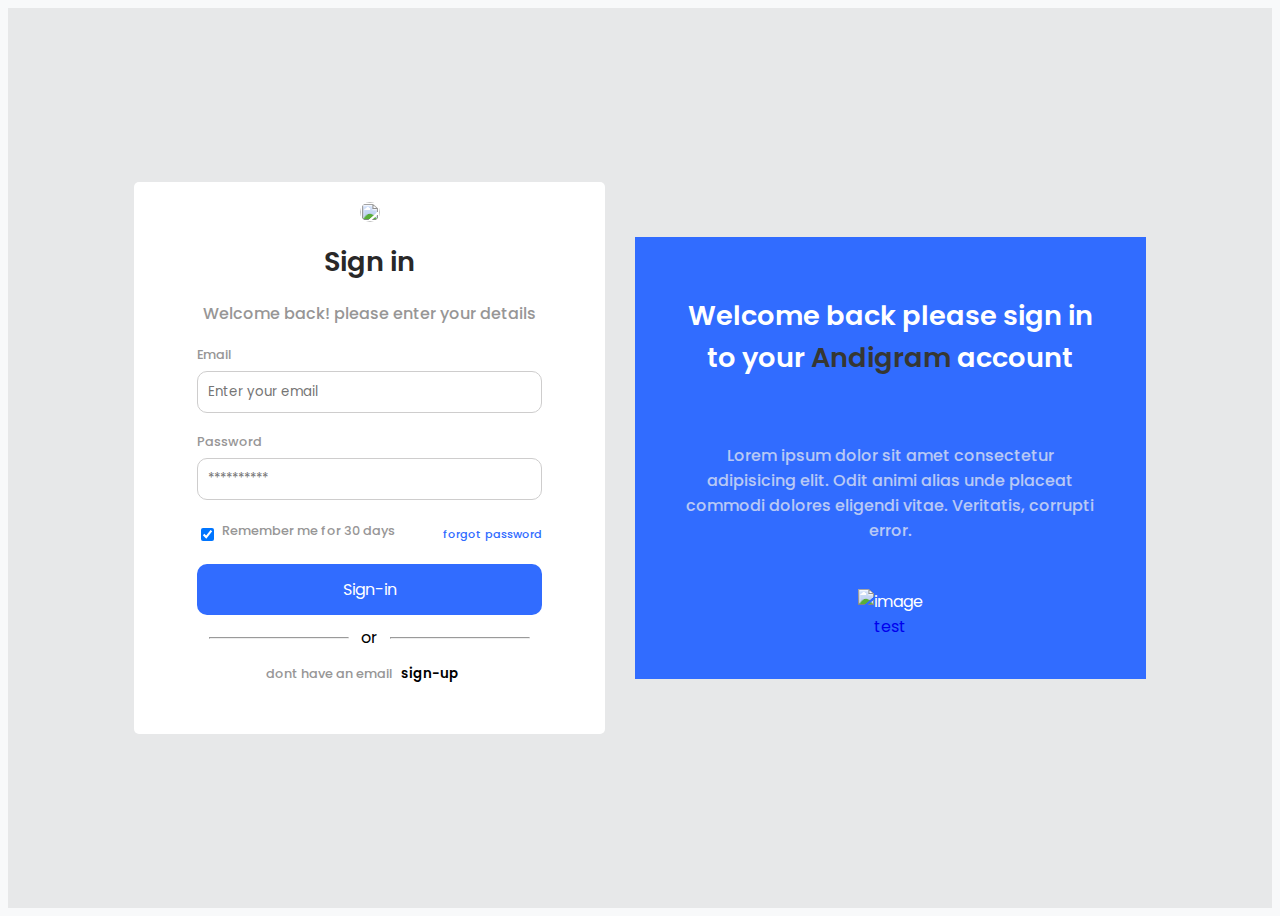
==== index.html @ 8ddc18bf "." ====
<html lang="en">
<head>
    <meta charset="UTF-8">
    <meta name="viewport" content="width=device-width, initial-scale=1.0">
    <meta name="Andigram " content="andigram social media web app" >
    <title>Andigram login</title>
    <link rel="stylesheet" href="style.css">
    <link rel="preconnect" href="https://fonts.googleapis.com">
<link rel="preconnect" href="https://fonts.gstatic.com" crossorigin>
<link href="https://fonts.googleapis.com/css2?family=Poppins:ital,wght@0,100;0,200;0,300;0,400;0,500;0,600;0,700;0,800;0,900;1,100;1,200;1,300;1,400;1,500;1,600;1,700;1,800;1,900&display=swap" rel="stylesheet">
<link rel="stylesheet" href="https://cdnjs.cloudflare.com/ajax/libs/font-awesome/6.7.2/css/all.min.css" integrity="sha512-Evv84Mr4kqVGRNSgIGL/F/aIDqQb7xQ2vcrdIwxfjThSH8CSR7PBEakCr51Ck+w+/U6swU2Im1vVX0SVk9ABhg==" crossorigin="anonymous" referrerpolicy="no-referrer" />
</head>
<body>
   
    <div class="container">
 
        <!--form section-->
        <section class="left-section">
            
            <!--logo-->
            <div class="logo">
                <img src="" alt="" >
            </div>
            <form action="" method="get" id="form-sec">
                <h1>Sign in</h1>
                <p>Welcome back! please enter your details</p>

                <!--email input field-->
                <div class="input-container">
                    <label for="email">Email</label>
                    <input type="email" name="" id="email" placeholder="Enter your email" autocomplete="email">
                    <span id="email-error"></span>
                </div>


                 <!--password input field--> 
                <div class="input-container">
                    <label for="password">Password</label>
                    <input type="password" name="password" id="password" placeholder="**********">
                    <span id="password-error"></span>
                </div>

                <div class="checkbox-container">
                    <div class="checkbox-group">
                        <input type="checkbox" name="check" id="checkbox1" value="remember" checked >
                        <label for="checkbox1" id="remember">Remember me for 30 days</label>

                    </div>
                    <p class="forgot"  >
                        <a href="/forgotpassword folder/forgotpassword.html">forgot password </a>
                    </p>
                </div>
               
                
                <div class="submit-container" id="submit-container">
                    <input type="submit" value="Sign-in" id="submit"  >
                </div>
                

                <div class="hr">
                        <hr>
                        or 
                        <hr>
                </div>


              <!--  <div class="button-container">
                    <input type="submit" value="sign up with google" id="signup-bottom" >
                    <input type="submit" value="sign up with facebook" id="signup-bottom2" >
                </div>-->

                <p class="dont-email">dont have an email <button id="sign" >sign-up</button></p>
            </form>
        </section>

        <section class="right-section">
            <div class="right-container">
                <h1> Welcome back please sign in to your <span class="right-head">Andigram</span> account</h1>

                <p>Lorem ipsum dolor sit amet consectetur adipisicing elit. Odit animi alias unde placeat commodi dolores eligendi vitae. Veritatis, corrupti error.</p>
                <div class="img">
                    <img src="" alt="image">
                </div>
            </div>
            <a href="/maindashboard/dashboard.html">test</a>
        </section>
    </div>
    

   <script src="script.js"></script> 
</body>
</html>
---- style.css ----
@import url('https://fonts.googleapis.com/css2?family=Poppins:ital,wght@0,100;0,200;0,300;0,400;0,500;0,600;0,700;0,800;0,900;1,100;1,200;1,300;1,400;1,500;1,600;1,700;1,800;1,900&display=swap');
*{
    font-family: 'Poppins';
    text-decoration: none;
}
body {
    background-color: #F8F9FA; /* Light gray */
}
.container{
    display: flex; 
    justify-content: center;
    gap: 30px;
    align-items: center;
    height: 100vh;
    background-color: #e7e8e9;
    padding: 0 10%;
    
}
.left-section{
    display: flex;
    justify-content: center;
    align-items: center;
    flex: 1;
    background-color: white;
    padding: 20px;
    max-height: 1200px;
    max-width: 500px;
    flex-direction: column;
    border-radius: 5px;
}
.right-section {
    flex: 1;
    background: #316cff;
    color: white;
    padding: 40px;
    max-width: 600px;
    display: flex;
    flex-direction: column;
    justify-content: center;
    align-items: center;
}
.right-section .right-container{
    display: flex;
    justify-content: center;
    flex-direction: column;
    gap: 30px;
    align-items: center;
   
   
    padding: 0 10px;
}

/*form section*/

#form-sec{
    padding: 0 40px;
    width: 80%;
}
.logo{
    display: flex;
    justify-content: center;
}
.logo img{
    
    width: 20px;
    height: auto;
    border-radius: 100%;
}
h1{
    text-align: center;
    font-size: 1.7em;
    font-weight: 600;
    color: rgb(41, 40, 40);
}
p{
    text-align: center;
    
    font-weight: 500;
    color: rgb(151, 150, 150);

}
.input-container{
    display: flex;
    flex-direction: column;
    margin-top: 20px;
    margin-bottom: 15px;
}
label{
    margin-bottom: 7px;
    font-weight: 500;
    font-size: 0.8em;
    color: rgb(151, 150, 150);


}


input[type="email"],
input[type="password"],
input[type="text"]{
    padding: 10px;
    border: solid 1px  rgb(206, 205, 205);
    border-radius: 10px;
    
}
/*input[type="email"]::placeholder{
    margin: 3px;
    color:  rgb(151, 150, 150)
}*/
.checkbox-container{
    display: flex;
    justify-content: space-between;
    align-items: center;
    width: 100%;

}
.checkbox-group {
    display: flex;
    align-items: center;
    gap: 5px; /* Space between checkbox and label */
}
.forgot{
    font-size: 0.7em;
    cursor: pointer;
    
}
.forgot a{
    color: #316cff;
}
.submit-container{
    margin-top: 10px;
   
}
.submit-container input{
   background: #316cff;
   width:100% ;
   border: none;
   border-radius: 10px;
   cursor: pointer;
   padding: 13px;
   color: white;
    font-size: 1em;
}
.submit-container input:hover{
    opacity: 0.7;
}

.hr{
    display: flex;
    margin: 10px 0;
    align-items: center;
}
.hr hr{
    width: 40%;
    height: 0;
    background-color: rgb(218, 216, 216) ;
   
}

.button-container{
    display: flex;
    justify-content: space-between;
}
.button-container input{
    
    width:48% ;
    background-color: #F8F9FA;
    border: solid 0.7px  rgb(241, 241, 241);
    border-radius: 10px;
    cursor: pointer;
    padding: 10px;
    font-weight: 300;
    font-size: 0.7em;
    
}

.dont-email {
    font-size: 0.8em;
    margin-right: 10px;
}
.dont-email >button{
    outline: 0;
    border: 0;
    background: none;
    cursor: pointer;
    font-weight: 600;
}
/*go back button for forgot button*/
#go-back{
    outline: 0;
    border: 0;
    background: none;
    cursor: pointer;
    
    font-weight: 500;
    color: rgb(151, 150, 150);
}

#email-error,#password-error,#name-error,#confirm-password-error{
    color: red;
}
.right-section .right-container h1{
    color: white;
}
.right-section .right-container p{
    color:  rgb(241, 241, 241);
    opacity: .7;
}
.right-head{
    color:#363732;
}
@media (max-width: 768px) {
    .container {
        flex-direction: column;
        padding: 0 5%;
        height: 100vh;
    }
    .left-section, .right-section {
        flex: none;
        width: 90%;
        padding: 20px;
    }
    .right-section {
        padding: 20px;
        display: none;
    }
    #form-sec {
        width: 80%;
        padding: 0 20px;
    }
    .button-container {
        flex-direction: column;
        gap: 10px;
    }
    .button-container input {
        width: 100%;
    }
}
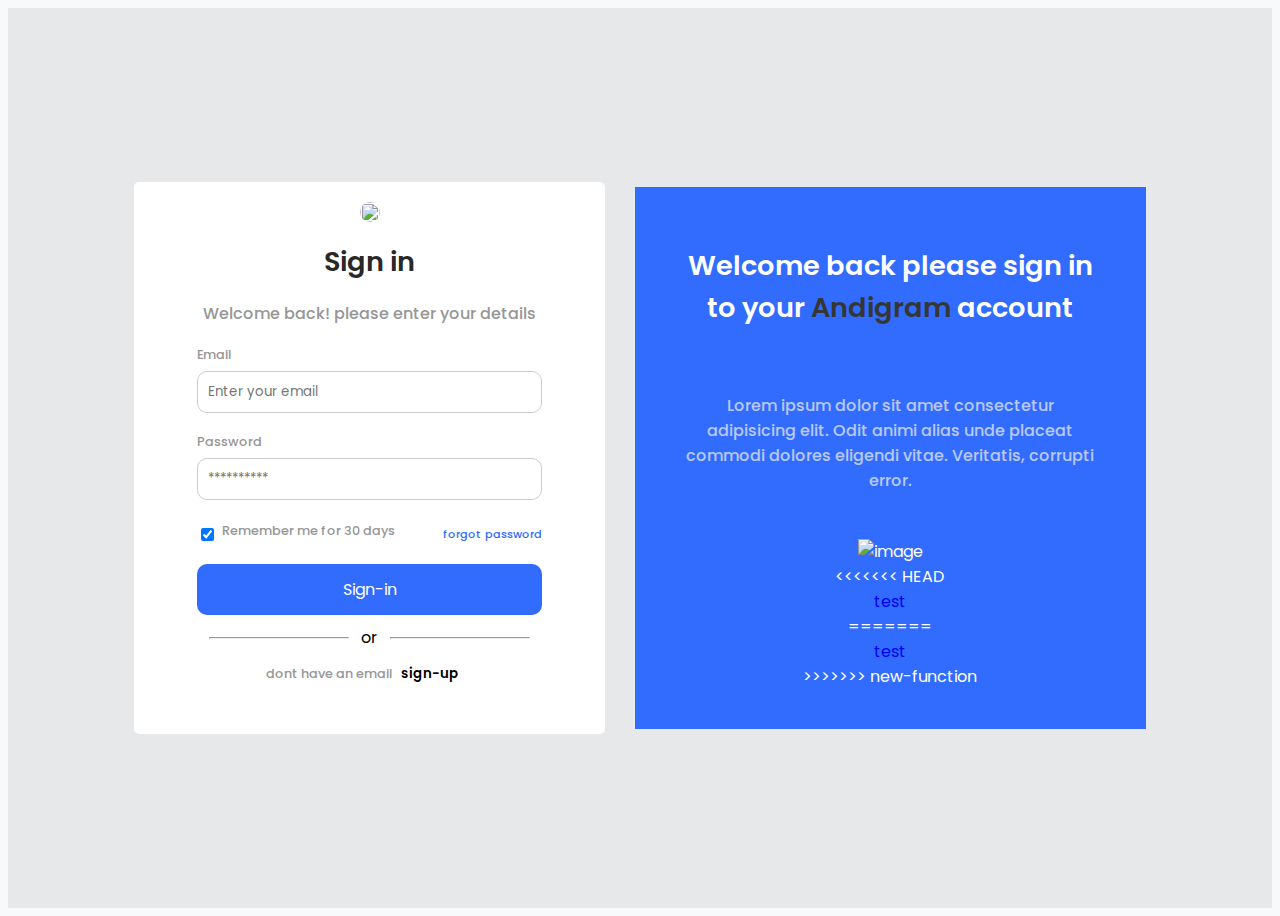
==== commit 1f6704a1: "Merge branch 'new-function'" ====
--- a/index.html
+++ b/index.html
@@ -83,7 +83,11 @@
                     <img src="" alt="image">
                 </div>
             </div>
+<<<<<<< HEAD
+            <a href="/dashboard/andigram.html">test</a>   
+=======
             <a href="/maindashboard/dashboard.html">test</a>
+>>>>>>> new-function
         </section>
     </div>
     
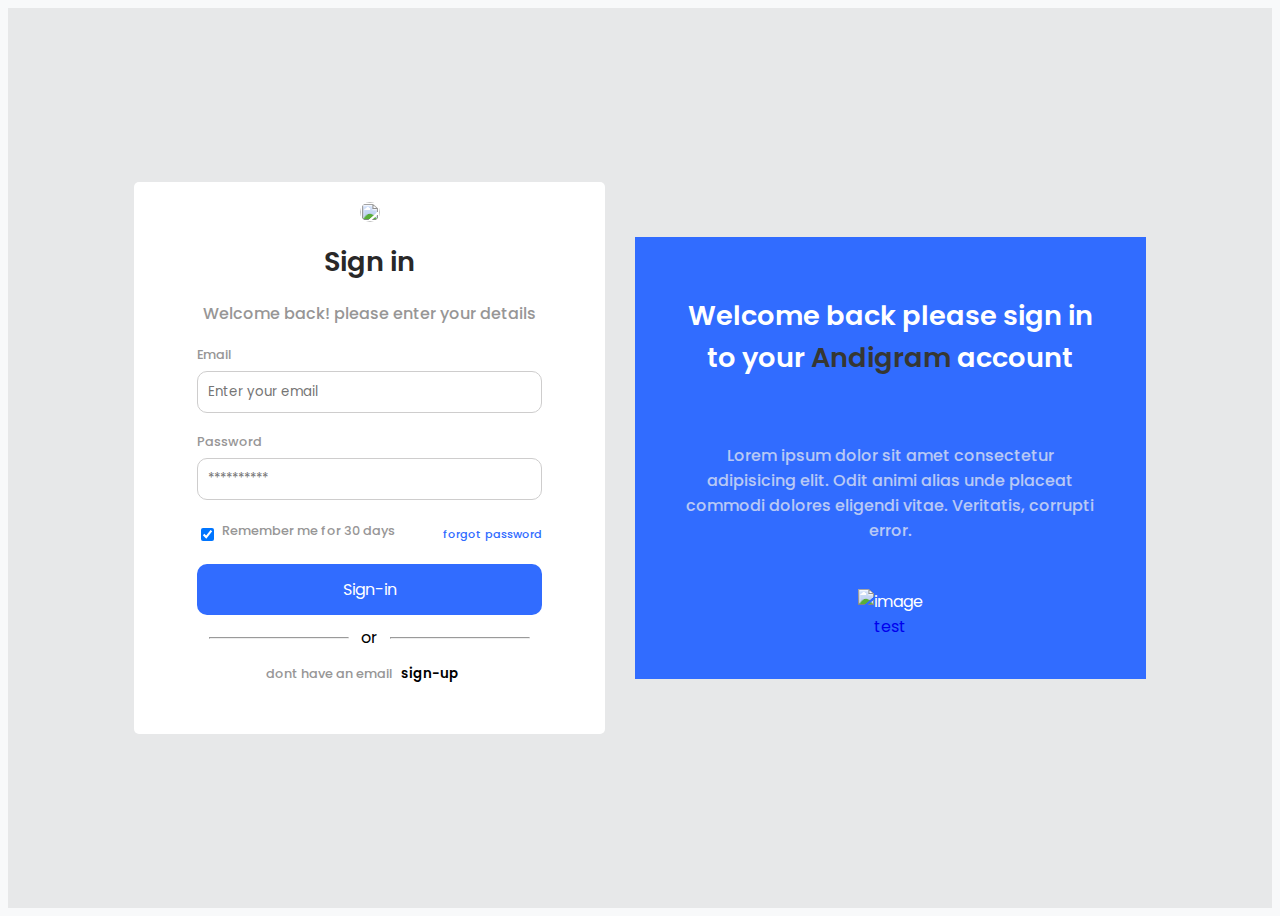
==== commit 7dad4302: "refactor: clean up forgot password logic and update link in index.html" ====
--- a/index.html
+++ b/index.html
@@ -83,11 +83,7 @@
                     <img src="" alt="image">
                 </div>
             </div>
-<<<<<<< HEAD
-            <a href="/dashboard/andigram.html">test</a>   
-=======
             <a href="/maindashboard/dashboard.html">test</a>
->>>>>>> new-function
         </section>
     </div>
     
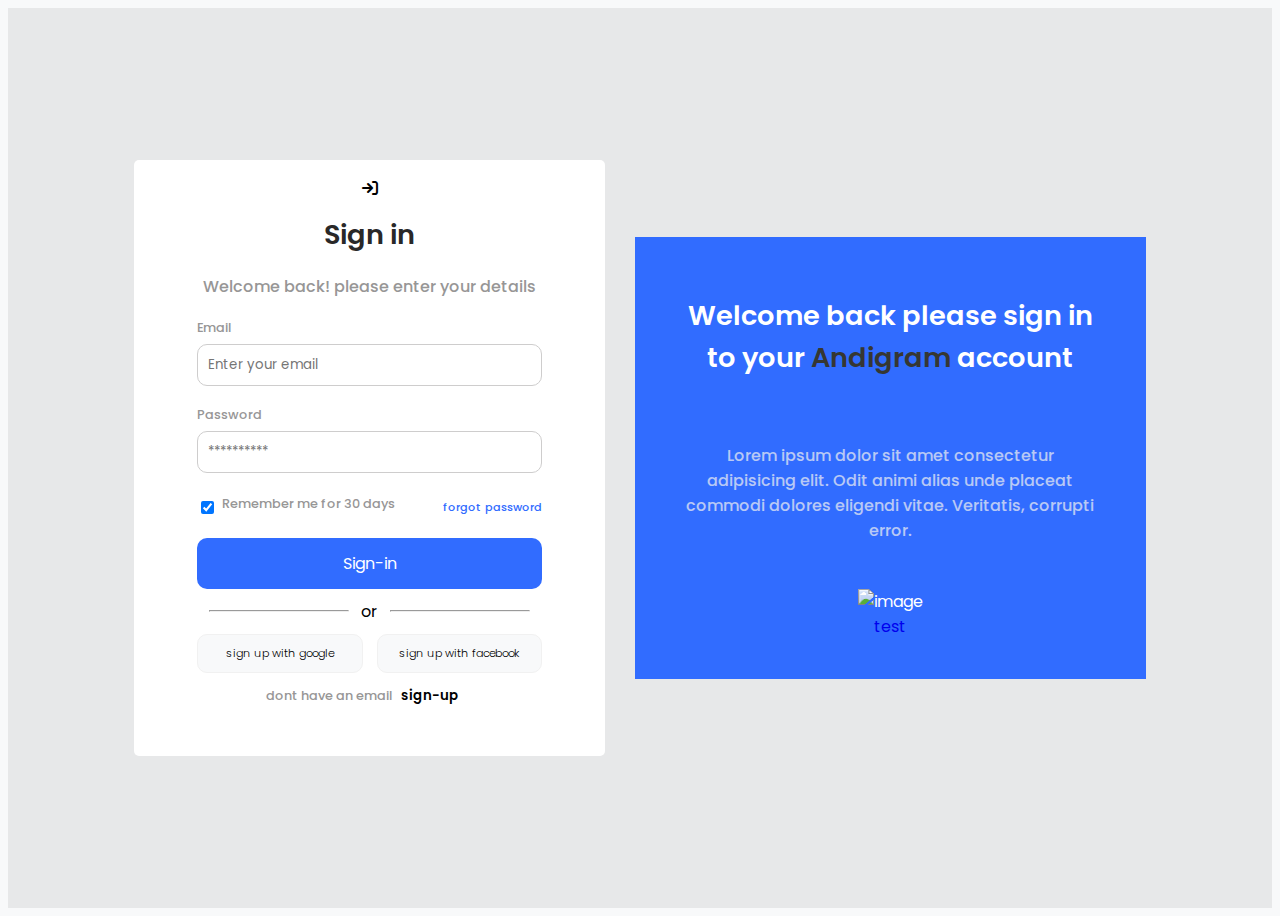
==== commit 54c55825: "loading page created and completed" ====
--- a/index.html
+++ b/index.html
@@ -7,6 +7,7 @@
     <title>Andigram login</title>
     <link rel="stylesheet" href="style.css">
     <link rel="preconnect" href="https://fonts.googleapis.com">
+    <link rel="icon" href="/images/logo.png" type="image/png">
 <link rel="preconnect" href="https://fonts.gstatic.com" crossorigin>
 <link href="https://fonts.googleapis.com/css2?family=Poppins:ital,wght@0,100;0,200;0,300;0,400;0,500;0,600;0,700;0,800;0,900;1,100;1,200;1,300;1,400;1,500;1,600;1,700;1,800;1,900&display=swap" rel="stylesheet">
 <link rel="stylesheet" href="https://cdnjs.cloudflare.com/ajax/libs/font-awesome/6.7.2/css/all.min.css" integrity="sha512-Evv84Mr4kqVGRNSgIGL/F/aIDqQb7xQ2vcrdIwxfjThSH8CSR7PBEakCr51Ck+w+/U6swU2Im1vVX0SVk9ABhg==" crossorigin="anonymous" referrerpolicy="no-referrer" />
@@ -20,7 +21,7 @@
             
             <!--logo-->
             <div class="logo">
-                <img src="" alt="" >
+                <i class="fa fa-sign-in" aria-hidden="true"></i>
             </div>
             <form action="" method="get" id="form-sec">
                 <h1>Sign in</h1>
@@ -65,15 +66,15 @@
                 </div>
 
 
-              <!--  <div class="button-container">
+             <div class="button-container">
                     <input type="submit" value="sign up with google" id="signup-bottom" >
                     <input type="submit" value="sign up with facebook" id="signup-bottom2" >
-                </div>-->
+                </div>
 
                 <p class="dont-email">dont have an email <button id="sign" >sign-up</button></p>
             </form>
         </section>
-
+<!--right side section , basic info of page -->
         <section class="right-section">
             <div class="right-container">
                 <h1> Welcome back please sign in to your <span class="right-head">Andigram</span> account</h1>
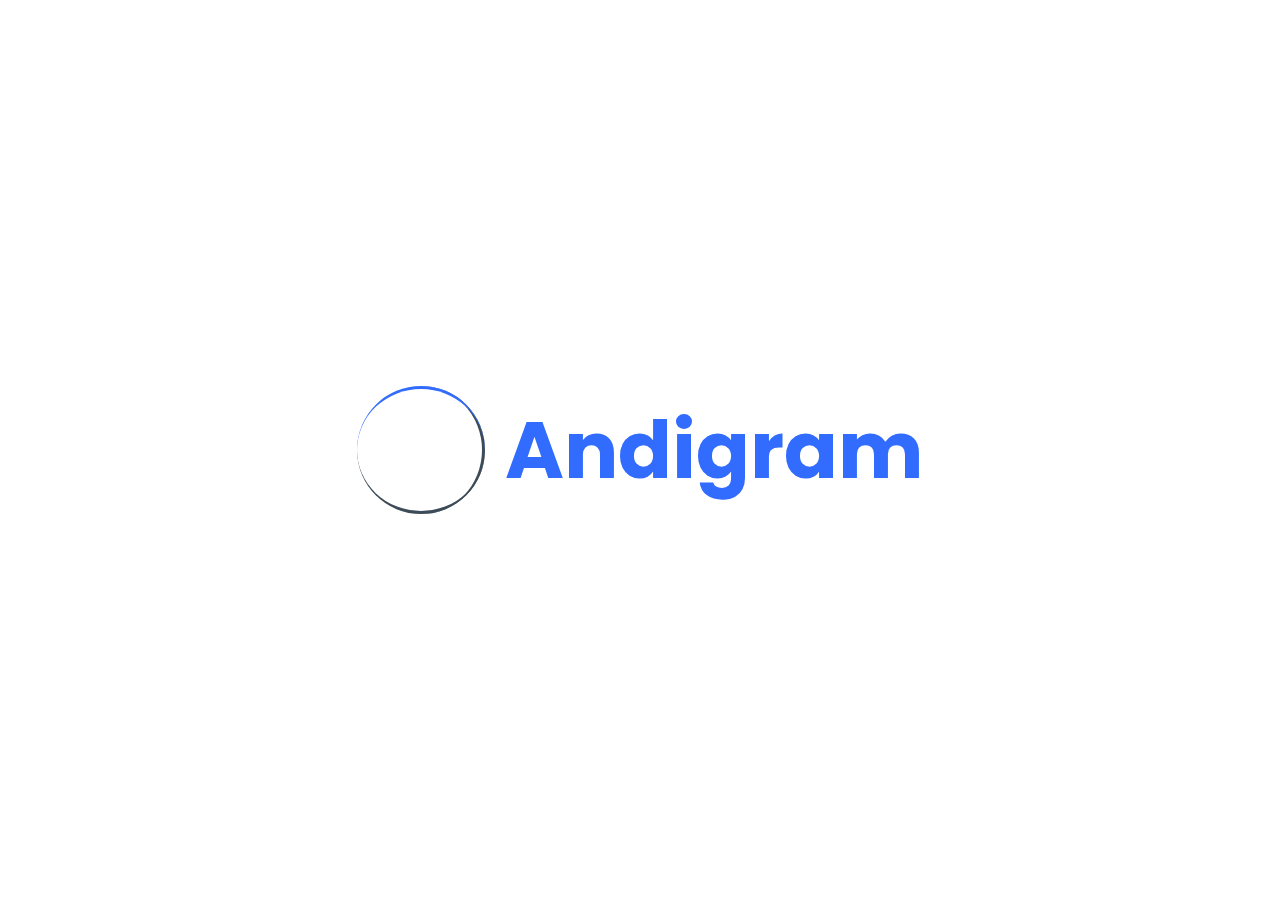
==== commit 4f98007c: "refactor: remove loading page files and integrate styles into main index" ====
--- a/index.html
+++ b/index.html
@@ -1,94 +1,32 @@
-
-<html lang="en">
-<head>
-    <meta charset="UTF-8">
-    <meta name="viewport" content="width=device-width, initial-scale=1.0">
-    <meta name="Andigram " content="andigram social media web app" >
-    <title>Andigram login</title>
-    <link rel="stylesheet" href="style.css">
-    <link rel="preconnect" href="https://fonts.googleapis.com">
-    <link rel="icon" href="/images/logo.png" type="image/png">
-<link rel="preconnect" href="https://fonts.gstatic.com" crossorigin>
-<link href="https://fonts.googleapis.com/css2?family=Poppins:ital,wght@0,100;0,200;0,300;0,400;0,500;0,600;0,700;0,800;0,900;1,100;1,200;1,300;1,400;1,500;1,600;1,700;1,800;1,900&display=swap" rel="stylesheet">
-<link rel="stylesheet" href="https://cdnjs.cloudflare.com/ajax/libs/font-awesome/6.7.2/css/all.min.css" integrity="sha512-Evv84Mr4kqVGRNSgIGL/F/aIDqQb7xQ2vcrdIwxfjThSH8CSR7PBEakCr51Ck+w+/U6swU2Im1vVX0SVk9ABhg==" crossorigin="anonymous" referrerpolicy="no-referrer" />
-</head>
-<body>
-   
-    <div class="container">
- 
-        <!--form section-->
-        <section class="left-section">
-            
-            <!--logo-->
-            <div class="logo">
-                <i class="fa fa-sign-in" aria-hidden="true"></i>
-            </div>
-            <form action="" method="get" id="form-sec">
-                <h1>Sign in</h1>
-                <p>Welcome back! please enter your details</p>
-
-                <!--email input field-->
-                <div class="input-container">
-                    <label for="email">Email</label>
-                    <input type="email" name="" id="email" placeholder="Enter your email" autocomplete="email">
-                    <span id="email-error"></span>
-                </div>
-
-
-                 <!--password input field--> 
-                <div class="input-container">
-                    <label for="password">Password</label>
-                    <input type="password" name="password" id="password" placeholder="**********">
-                    <span id="password-error"></span>
-                </div>
-
-                <div class="checkbox-container">
-                    <div class="checkbox-group">
-                        <input type="checkbox" name="check" id="checkbox1" value="remember" checked >
-                        <label for="checkbox1" id="remember">Remember me for 30 days</label>
-
-                    </div>
-                    <p class="forgot"  >
-                        <a href="/forgotpassword folder/forgotpassword.html">forgot password </a>
-                    </p>
-                </div>
-               
-                
-                <div class="submit-container" id="submit-container">
-                    <input type="submit" value="Sign-in" id="submit"  >
-                </div>
-                
-
-                <div class="hr">
-                        <hr>
-                        or 
-                        <hr>
-                </div>
-
-
-             <div class="button-container">
-                    <input type="submit" value="sign up with google" id="signup-bottom" >
-                    <input type="submit" value="sign up with facebook" id="signup-bottom2" >
-                </div>
-
-                <p class="dont-email">dont have an email <button id="sign" >sign-up</button></p>
-            </form>
-        </section>
-<!--right side section , basic info of page -->
-        <section class="right-section">
-            <div class="right-container">
-                <h1> Welcome back please sign in to your <span class="right-head">Andigram</span> account</h1>
-
-                <p>Lorem ipsum dolor sit amet consectetur adipisicing elit. Odit animi alias unde placeat commodi dolores eligendi vitae. Veritatis, corrupti error.</p>
-                <div class="img">
-                    <img src="" alt="image">
-                </div>
-            </div>
-            <a href="/maindashboard/dashboard.html">test</a>
-        </section>
-    </div>
-    
-
-   <script src="script.js"></script> 
-</body>
+<html lang="en">
+<head>
+    <meta charset="UTF-8">
+    <meta name="viewport" content="width=device-width, initial-scale=1.0">
+    <meta name="Andigram " content="andigram social media web app" >
+    <title>Andigram login</title>
+    <link rel="stylesheet" href="style.css">
+    <link rel="preconnect" href="https://fonts.googleapis.com">
+    <link rel="icon" href="/images/logo.png" type="image/png">
+<link rel="preconnect" href="https://fonts.gstatic.com" crossorigin>
+<link href="https://fonts.googleapis.com/css2?family=Poppins:ital,wght@0,100;0,200;0,300;0,400;0,500;0,600;0,700;0,800;0,900;1,100;1,200;1,300;1,400;1,500;1,600;1,700;1,800;1,900&display=swap" rel="stylesheet">
+<link rel="stylesheet" href="https://cdnjs.cloudflare.com/ajax/libs/font-awesome/6.7.2/css/all.min.css" integrity="sha512-Evv84Mr4kqVGRNSgIGL/F/aIDqQb7xQ2vcrdIwxfjThSH8CSR7PBEakCr51Ck+w+/U6swU2Im1vVX0SVk9ABhg==" crossorigin="anonymous" referrerpolicy="no-referrer" />
+<script>
+    setTimeout(()=>{
+        window.location.href = "../login/index.html";
+    }, 4000)
+</script>
+</head>
+<body>
+
+    <div class="loader">
+        <div class="inner one"></div>
+        <div class="inner two"></div>
+        <div class="inner three"></div>
+    </div>
+    <div class="anditext">
+        <h1>Andigram</h1>
+    </div>
+
+    
+</body>
 </html>--- a/style.css
+++ b/style.css
@@ -1,239 +1,145 @@
-
-@import url('https://fonts.googleapis.com/css2?family=Poppins:ital,wght@0,100;0,200;0,300;0,400;0,500;0,600;0,700;0,800;0,900;1,100;1,200;1,300;1,400;1,500;1,600;1,700;1,800;1,900&display=swap');
-*{
-    font-family: 'Poppins';
-    text-decoration: none;
-}
-body {
-    background-color: #F8F9FA; /* Light gray */
-}
-.container{
-    display: flex; 
-    justify-content: center;
-    gap: 30px;
-    align-items: center;
-    height: 100vh;
-    background-color: #e7e8e9;
-    padding: 0 10%;
-    
-}
-.left-section{
-    display: flex;
-    justify-content: center;
-    align-items: center;
-    flex: 1;
-    background-color: white;
-    padding: 20px;
-    max-height: 1200px;
-    max-width: 500px;
-    flex-direction: column;
-    border-radius: 5px;
-}
-.right-section {
-    flex: 1;
-    background: #316cff;
-    color: white;
-    padding: 40px;
-    max-width: 600px;
-    display: flex;
-    flex-direction: column;
-    justify-content: center;
-    align-items: center;
-}
-.right-section .right-container{
-    display: flex;
-    justify-content: center;
-    flex-direction: column;
-    gap: 30px;
-    align-items: center;
-   
-   
-    padding: 0 10px;
-}
-
-/*form section*/
-
-#form-sec{
-    padding: 0 40px;
-    width: 80%;
-}
-.logo{
-    display: flex;
-    justify-content: center;
-}
-.logo img{
-    
-    width: 20px;
-    height: auto;
-    border-radius: 100%;
-}
-h1{
-    text-align: center;
-    font-size: 1.7em;
-    font-weight: 600;
-    color: rgb(41, 40, 40);
-}
-p{
-    text-align: center;
-    
-    font-weight: 500;
-    color: rgb(151, 150, 150);
-
-}
-.input-container{
-    display: flex;
-    flex-direction: column;
-    margin-top: 20px;
-    margin-bottom: 15px;
-}
-label{
-    margin-bottom: 7px;
-    font-weight: 500;
-    font-size: 0.8em;
-    color: rgb(151, 150, 150);
-
-
-}
-
-
-input[type="email"],
-input[type="password"],
-input[type="text"]{
-    padding: 10px;
-    border: solid 1px  rgb(206, 205, 205);
-    border-radius: 10px;
-    
-}
-/*input[type="email"]::placeholder{
-    margin: 3px;
-    color:  rgb(151, 150, 150)
-}*/
-.checkbox-container{
-    display: flex;
-    justify-content: space-between;
-    align-items: center;
-    width: 100%;
-
-}
-.checkbox-group {
-    display: flex;
-    align-items: center;
-    gap: 5px; /* Space between checkbox and label */
-}
-.forgot{
-    font-size: 0.7em;
-    cursor: pointer;
-    
-}
-.forgot a{
-    color: #316cff;
-}
-.submit-container{
-    margin-top: 10px;
-   
-}
-.submit-container input{
-   background: #316cff;
-   width:100% ;
-   border: none;
-   border-radius: 10px;
-   cursor: pointer;
-   padding: 13px;
-   color: white;
-    font-size: 1em;
-}
-.submit-container input:hover{
-    opacity: 0.7;
-}
-
-.hr{
-    display: flex;
-    margin: 10px 0;
-    align-items: center;
-}
-.hr hr{
-    width: 40%;
-    height: 0;
-    background-color: rgb(218, 216, 216) ;
-   
-}
-
-.button-container{
-    display: flex;
-    justify-content: space-between;
-}
-.button-container input{
-    
-    width:48% ;
-    background-color: #F8F9FA;
-    border: solid 0.7px  rgb(241, 241, 241);
-    border-radius: 10px;
-    cursor: pointer;
-    padding: 10px;
-    font-weight: 300;
-    font-size: 0.7em;
-    
-}
-
-.dont-email {
-    font-size: 0.8em;
-    margin-right: 10px;
-}
-.dont-email >button{
-    outline: 0;
-    border: 0;
-    background: none;
-    cursor: pointer;
-    font-weight: 600;
-}
-/*go back button for forgot button*/
-#go-back{
-    outline: 0;
-    border: 0;
-    background: none;
-    cursor: pointer;
-    
-    font-weight: 500;
-    color: rgb(151, 150, 150);
-}
-
-#email-error,#password-error,#name-error,#confirm-password-error{
-    color: red;
-}
-.right-section .right-container h1{
-    color: white;
-}
-.right-section .right-container p{
-    color:  rgb(241, 241, 241);
-    opacity: .7;
-}
-.right-head{
-    color:#363732;
-}
-@media (max-width: 768px) {
-    .container {
-        flex-direction: column;
-        padding: 0 5%;
-        height: 100vh;
-    }
-    .left-section, .right-section {
-        flex: none;
-        width: 90%;
-        padding: 20px;
-    }
-    .right-section {
-        padding: 20px;
-        display: none;
-    }
-    #form-sec {
-        width: 80%;
-        padding: 0 20px;
-    }
-    .button-container {
-        flex-direction: column;
-        gap: 10px;
-    }
-    .button-container input {
-        width: 100%;
-    }
-}+@import url('https://fonts.googleapis.com/css2?family=Poppins:ital,wght@0,100;0,200;0,300;0,400;0,500;0,600;0,700;0,800;0,900;1,100;1,200;1,300;1,400;1,500;1,600;1,700;1,800;1,900&display=swap');
+*{
+    font-family: 'Poppins';
+    text-decoration: none;
+}
+html {
+    height: 100%;
+  }
+  
+  body {
+    display: flex;
+    justify-content: center;
+    align-items: center;
+    gap: 20px;
+  }
+  
+  .loader { 
+    position: relative;
+    width: 128px;
+    height: 128px;
+    border-radius: 50%;
+    perspective: 800px;
+  }
+  
+  .inner {
+    position: absolute;
+    box-sizing: border-box;
+    width: 100%;
+    height: 100%;
+    border-radius: 50%;  
+  }
+  
+  .inner.one {
+    left: 0%;
+    top: 0%;
+    animation: rotate-one 1s linear infinite;
+    border-bottom: 3px solid #3C4B57;
+  }
+  
+  .inner.two {
+    right: 0%;
+    top: 0%;
+    animation: rotate-two 1s linear infinite;
+    border-right: 3px solid #3C4B57;
+  }
+  
+  .inner.three {
+    right: 0%;
+    bottom: 0%;
+    animation: rotate-three 1s linear infinite;
+    border-top: 3px solid #316cff;
+  }
+  .anditext h1{
+    color: #316cff;
+    font-size: 5em;
+  }
+  
+  @keyframes rotate-one {
+    0% {
+      transform: rotateX(35deg) rotateY(-45deg) rotateZ(0deg);
+    }
+    100% {
+      transform: rotateX(35deg) rotateY(-45deg) rotateZ(360deg);
+    }
+  }
+  
+  @keyframes rotate-two {
+    0% {
+      transform: rotateX(50deg) rotateY(10deg) rotateZ(0deg);
+    }
+    100% {
+      transform: rotateX(50deg) rotateY(10deg) rotateZ(360deg);
+    }
+  }
+  
+  @keyframes rotate-three {
+    0% {
+      transform: rotateX(35deg) rotateY(55deg) rotateZ(0deg);
+    }
+    100% {
+      transform: rotateX(35deg) rotateY(55deg) rotateZ(360deg);
+    }
+  }
+  @media (max-width: 768px) {
+    .anditext h1{
+        color: #316cff;
+        font-size: 3em;
+      }  
+      
+      .loader { 
+        position: relative;
+        width: 100px;
+        height: 100px;
+        border-radius: 50%;
+        perspective: 800px;
+      }
+      
+  }  
+
+  @media (max-width: 425px) {
+    .anditext h1{
+        color: #316cff;
+        font-size: 2em;
+      }  
+      
+      .loader { 
+        position: relative;
+        width: 64px;
+        height: 64px;
+        border-radius: 50%;
+        perspective: 800px;
+      }
+      
+  }
+  @media (max-width: 768px) {
+    .anditext h1{
+        color: #316cff;
+        font-size: 3em;
+      }  
+      
+      .loader { 
+        position: relative;
+        width: 100px;
+        height: 100px;
+        border-radius: 50%;
+        perspective: 800px;
+      }
+      
+  }
+
+  @media (max-width: 375px) {
+    .anditext h1{
+        color: #316cff;
+        font-size: 1.8em;
+      }  
+      
+      .loader { 
+        position: relative;
+        width: 56px;
+        height: 56px;
+        border-radius: 50%;
+        perspective: 800px;
+      }
+      
+  }